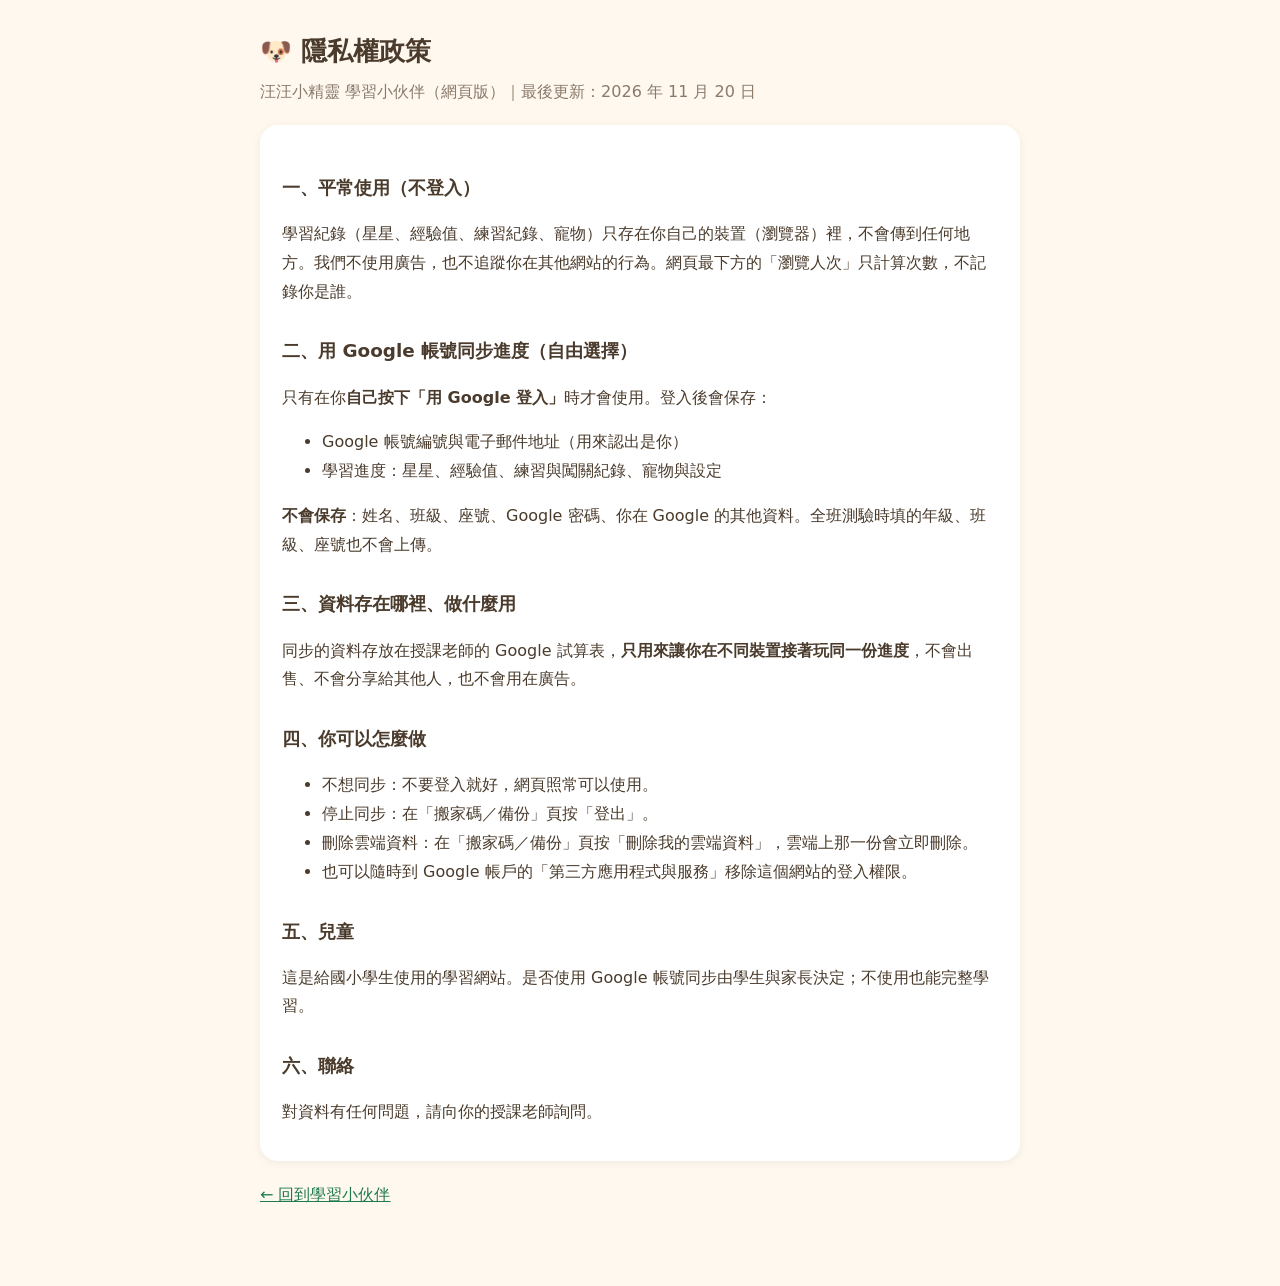
==== privacy.html @ 7610f0b9 "網頁版：新增隱私權政策頁（Google 登入正式發布需要） Co-Authored-By: Claude Opus 5.5 <noreply@anthropic.com> Claude-Session" ====
<!DOCTYPE html>
<html lang="zh-Hant-TW">
<head>
  <meta charset="utf-8">
  <meta name="viewport" content="width=device-width, initial-scale=1">
  <title>隱私權政策｜汪汪小精靈 學習小伙伴</title>
  <style>
    body { font-family: "Noto Sans TC", "Microsoft JhengHei", system-ui, sans-serif; background: #fff8ef; color: #4a3b2c; margin: 0; line-height: 1.8; }
    main { max-width: 760px; margin: 0 auto; padding: 28px 20px 60px; }
    h1 { font-size: 1.6rem; margin: 0 0 4px; }
    h2 { font-size: 1.15rem; margin: 28px 0 6px; }
    .date { color: #8a7a6a; margin-bottom: 18px; }
    .box { background: #fff; border-radius: 18px; padding: 18px 22px; box-shadow: 0 2px 10px rgba(0,0,0,.06); }
    a { color: #1f7a4c; }
  </style>
</head>
<body>
<main>
  <h1>🐶 隱私權政策</h1>
  <div class="date">汪汪小精靈 學習小伙伴（網頁版）｜最後更新：2026 年 11 月 20 日</div>
  <div class="box">
    <h2>一、平常使用（不登入）</h2>
    <p>學習紀錄（星星、經驗值、練習紀錄、寵物）只存在你自己的裝置（瀏覽器）裡，不會傳到任何地方。我們不使用廣告，也不追蹤你在其他網站的行為。網頁最下方的「瀏覽人次」只計算次數，不記錄你是誰。</p>

    <h2>二、用 Google 帳號同步進度（自由選擇）</h2>
    <p>只有在你<b>自己按下「用 Google 登入」</b>時才會使用。登入後會保存：</p>
    <ul>
      <li>Google 帳號編號與電子郵件地址（用來認出是你）</li>
      <li>學習進度：星星、經驗值、練習與闖關紀錄、寵物與設定</li>
    </ul>
    <p><b>不會保存</b>：姓名、班級、座號、Google 密碼、你在 Google 的其他資料。全班測驗時填的年級、班級、座號也不會上傳。</p>

    <h2>三、資料存在哪裡、做什麼用</h2>
    <p>同步的資料存放在授課老師的 Google 試算表，<b>只用來讓你在不同裝置接著玩同一份進度</b>，不會出售、不會分享給其他人，也不會用在廣告。</p>

    <h2>四、你可以怎麼做</h2>
    <ul>
      <li>不想同步：不要登入就好，網頁照常可以使用。</li>
      <li>停止同步：在「搬家碼／備份」頁按「登出」。</li>
      <li>刪除雲端資料：在「搬家碼／備份」頁按「刪除我的雲端資料」，雲端上那一份會立即刪除。</li>
      <li>也可以隨時到 Google 帳戶的「第三方應用程式與服務」移除這個網站的登入權限。</li>
    </ul>

    <h2>五、兒童</h2>
    <p>這是給國小學生使用的學習網站。是否使用 Google 帳號同步由學生與家長決定；不使用也能完整學習。</p>

    <h2>六、聯絡</h2>
    <p>對資料有任何問題，請向你的授課老師詢問。</p>
  </div>
  <p style="margin-top:20px;"><a href="./index.html">← 回到學習小伙伴</a></p>
</main>
</body>
</html>
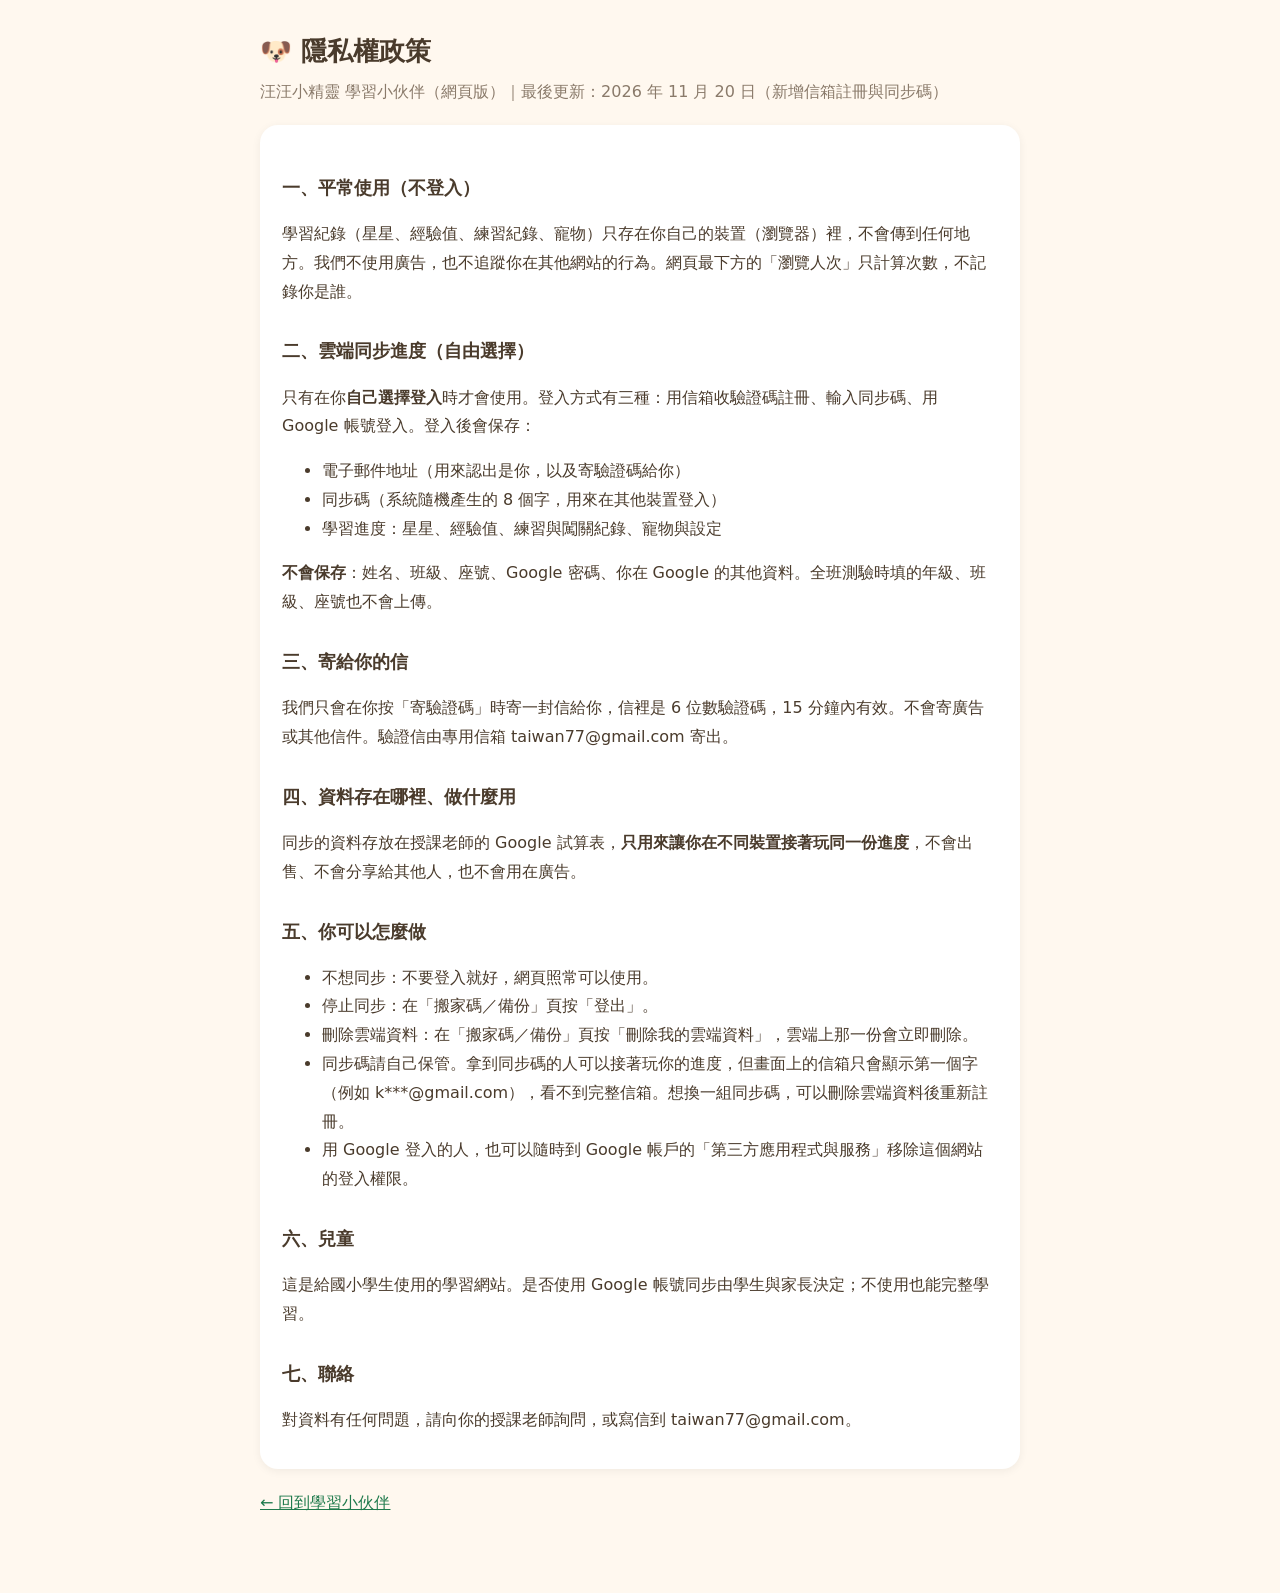
==== commit 8fa50b7a: "網頁版 v3.9.1：雲端同步改成信箱註冊＋同步碼（Google 登入保留）；等新部署前先關閉 Co-Authored-By: Claude Opus 5.5 <noreply@anthropic.c" ====
--- a/privacy.html
+++ b/privacy.html
@@ -17,35 +17,40 @@
 <body>
 <main>
   <h1>🐶 隱私權政策</h1>
-  <div class="date">汪汪小精靈 學習小伙伴（網頁版）｜最後更新：2026 年 11 月 20 日</div>
+  <div class="date">汪汪小精靈 學習小伙伴（網頁版）｜最後更新：2026 年 11 月 20 日（新增信箱註冊與同步碼）</div>
   <div class="box">
     <h2>一、平常使用（不登入）</h2>
     <p>學習紀錄（星星、經驗值、練習紀錄、寵物）只存在你自己的裝置（瀏覽器）裡，不會傳到任何地方。我們不使用廣告，也不追蹤你在其他網站的行為。網頁最下方的「瀏覽人次」只計算次數，不記錄你是誰。</p>
 
-    <h2>二、用 Google 帳號同步進度（自由選擇）</h2>
-    <p>只有在你<b>自己按下「用 Google 登入」</b>時才會使用。登入後會保存：</p>
+    <h2>二、雲端同步進度（自由選擇）</h2>
+    <p>只有在你<b>自己選擇登入</b>時才會使用。登入方式有三種：用信箱收驗證碼註冊、輸入同步碼、用 Google 帳號登入。登入後會保存：</p>
     <ul>
-      <li>Google 帳號編號與電子郵件地址（用來認出是你）</li>
+      <li>電子郵件地址（用來認出是你，以及寄驗證碼給你）</li>
+      <li>同步碼（系統隨機產生的 8 個字，用來在其他裝置登入）</li>
       <li>學習進度：星星、經驗值、練習與闖關紀錄、寵物與設定</li>
     </ul>
     <p><b>不會保存</b>：姓名、班級、座號、Google 密碼、你在 Google 的其他資料。全班測驗時填的年級、班級、座號也不會上傳。</p>
 
-    <h2>三、資料存在哪裡、做什麼用</h2>
+    <h2>三、寄給你的信</h2>
+    <p>我們只會在你按「寄驗證碼」時寄一封信給你，信裡是 6 位數驗證碼，15 分鐘內有效。不會寄廣告或其他信件。驗證信由專用信箱 taiwan77@gmail.com 寄出。</p>
+
+    <h2>四、資料存在哪裡、做什麼用</h2>
     <p>同步的資料存放在授課老師的 Google 試算表，<b>只用來讓你在不同裝置接著玩同一份進度</b>，不會出售、不會分享給其他人，也不會用在廣告。</p>
 
-    <h2>四、你可以怎麼做</h2>
+    <h2>五、你可以怎麼做</h2>
     <ul>
       <li>不想同步：不要登入就好，網頁照常可以使用。</li>
       <li>停止同步：在「搬家碼／備份」頁按「登出」。</li>
       <li>刪除雲端資料：在「搬家碼／備份」頁按「刪除我的雲端資料」，雲端上那一份會立即刪除。</li>
-      <li>也可以隨時到 Google 帳戶的「第三方應用程式與服務」移除這個網站的登入權限。</li>
+      <li>同步碼請自己保管。拿到同步碼的人可以接著玩你的進度，但畫面上的信箱只會顯示第一個字（例如 k***@gmail.com），看不到完整信箱。想換一組同步碼，可以刪除雲端資料後重新註冊。</li>
+      <li>用 Google 登入的人，也可以隨時到 Google 帳戶的「第三方應用程式與服務」移除這個網站的登入權限。</li>
     </ul>
 
-    <h2>五、兒童</h2>
+    <h2>六、兒童</h2>
     <p>這是給國小學生使用的學習網站。是否使用 Google 帳號同步由學生與家長決定；不使用也能完整學習。</p>
 
-    <h2>六、聯絡</h2>
-    <p>對資料有任何問題，請向你的授課老師詢問。</p>
+    <h2>七、聯絡</h2>
+    <p>對資料有任何問題，請向你的授課老師詢問，或寫信到 taiwan77@gmail.com。</p>
   </div>
   <p style="margin-top:20px;"><a href="./index.html">← 回到學習小伙伴</a></p>
 </main>
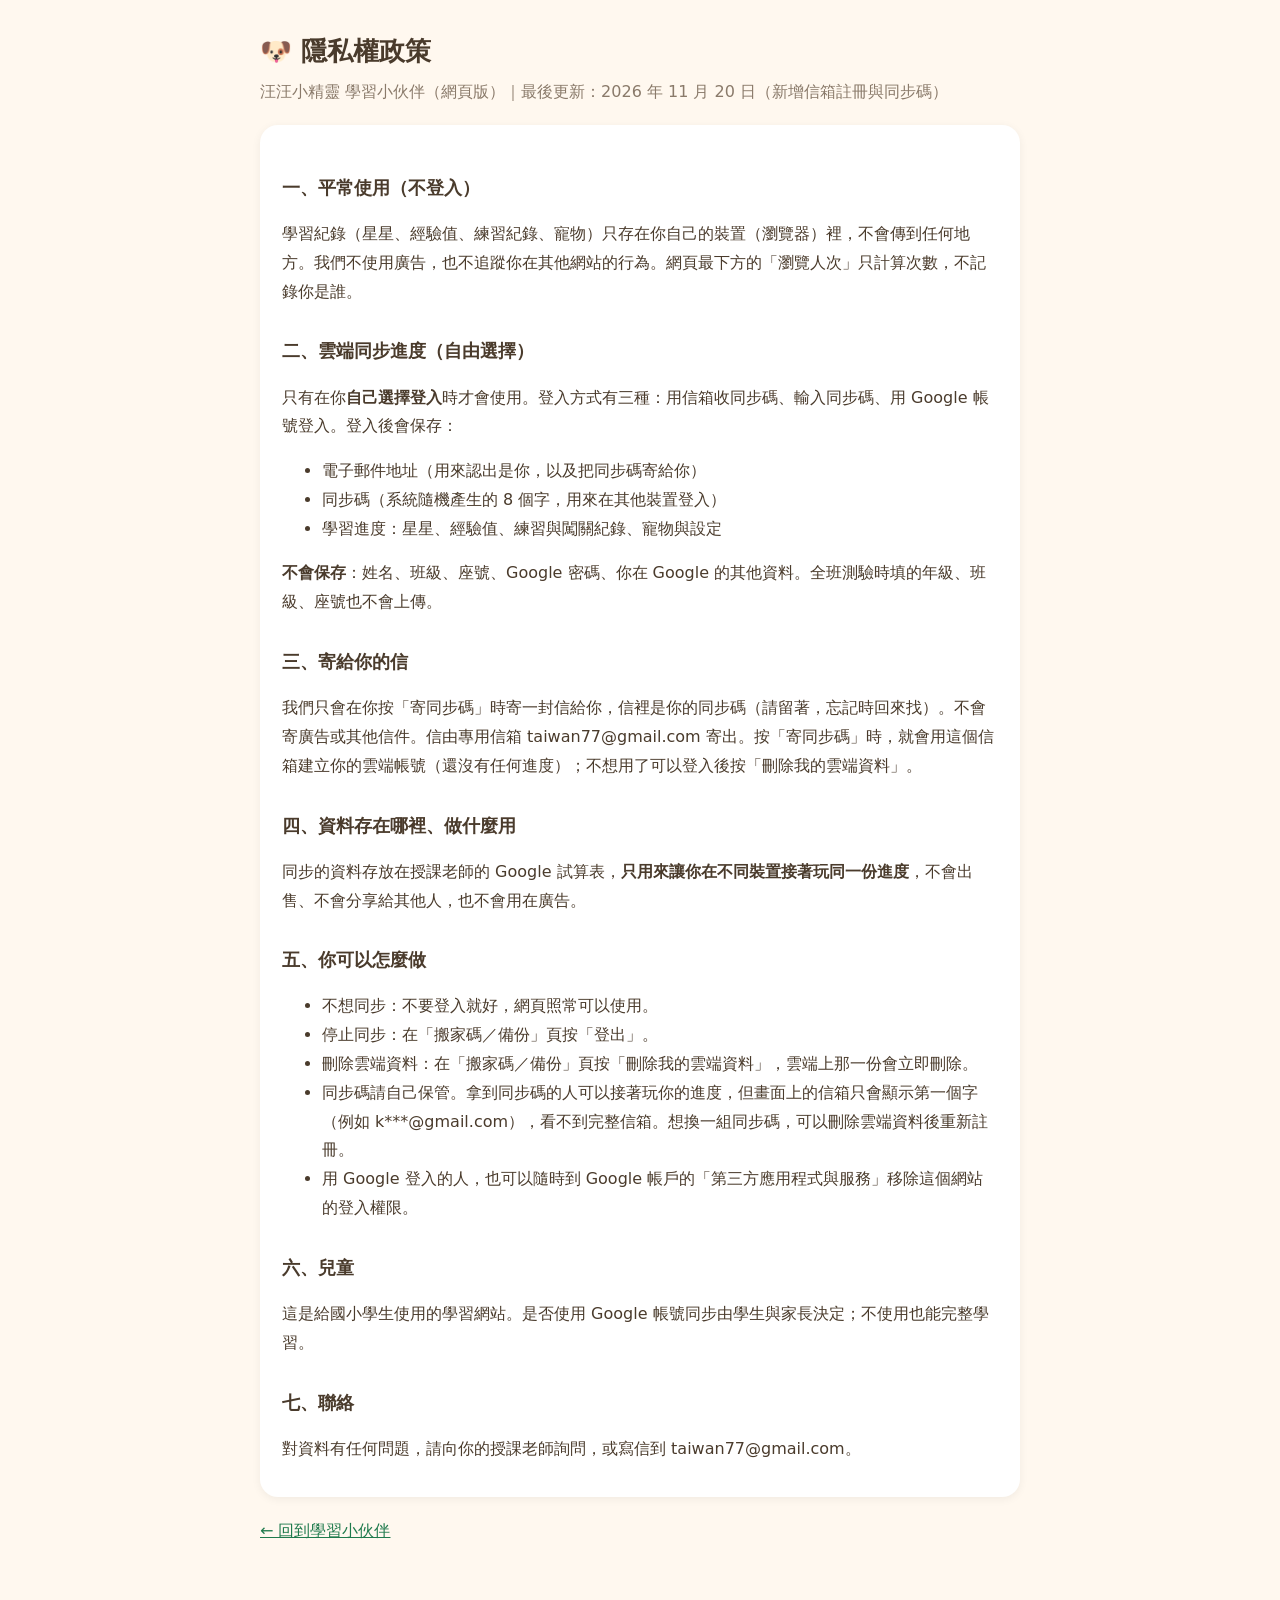
==== commit df91ab7f: "v3.10.1：雲端同步信裡直接寄同步碼（第一次申請、忘記重寄都同一組） Co-Authored-By: Claude Opus 5.5 <noreply@anthropic.com> Claude-" ====
--- a/privacy.html
+++ b/privacy.html
@@ -23,16 +23,16 @@
     <p>學習紀錄（星星、經驗值、練習紀錄、寵物）只存在你自己的裝置（瀏覽器）裡，不會傳到任何地方。我們不使用廣告，也不追蹤你在其他網站的行為。網頁最下方的「瀏覽人次」只計算次數，不記錄你是誰。</p>
 
     <h2>二、雲端同步進度（自由選擇）</h2>
-    <p>只有在你<b>自己選擇登入</b>時才會使用。登入方式有三種：用信箱收驗證碼註冊、輸入同步碼、用 Google 帳號登入。登入後會保存：</p>
+    <p>只有在你<b>自己選擇登入</b>時才會使用。登入方式有三種：用信箱收同步碼、輸入同步碼、用 Google 帳號登入。登入後會保存：</p>
     <ul>
-      <li>電子郵件地址（用來認出是你，以及寄驗證碼給你）</li>
+      <li>電子郵件地址（用來認出是你，以及把同步碼寄給你）</li>
       <li>同步碼（系統隨機產生的 8 個字，用來在其他裝置登入）</li>
       <li>學習進度：星星、經驗值、練習與闖關紀錄、寵物與設定</li>
     </ul>
     <p><b>不會保存</b>：姓名、班級、座號、Google 密碼、你在 Google 的其他資料。全班測驗時填的年級、班級、座號也不會上傳。</p>
 
     <h2>三、寄給你的信</h2>
-    <p>我們只會在你按「寄驗證碼」時寄一封信給你，信裡是 6 位數驗證碼，15 分鐘內有效。不會寄廣告或其他信件。驗證信由專用信箱 taiwan77@gmail.com 寄出。</p>
+    <p>我們只會在你按「寄同步碼」時寄一封信給你，信裡是你的同步碼（請留著，忘記時回來找）。不會寄廣告或其他信件。信由專用信箱 taiwan77@gmail.com 寄出。按「寄同步碼」時，就會用這個信箱建立你的雲端帳號（還沒有任何進度）；不想用了可以登入後按「刪除我的雲端資料」。</p>
 
     <h2>四、資料存在哪裡、做什麼用</h2>
     <p>同步的資料存放在授課老師的 Google 試算表，<b>只用來讓你在不同裝置接著玩同一份進度</b>，不會出售、不會分享給其他人，也不會用在廣告。</p>
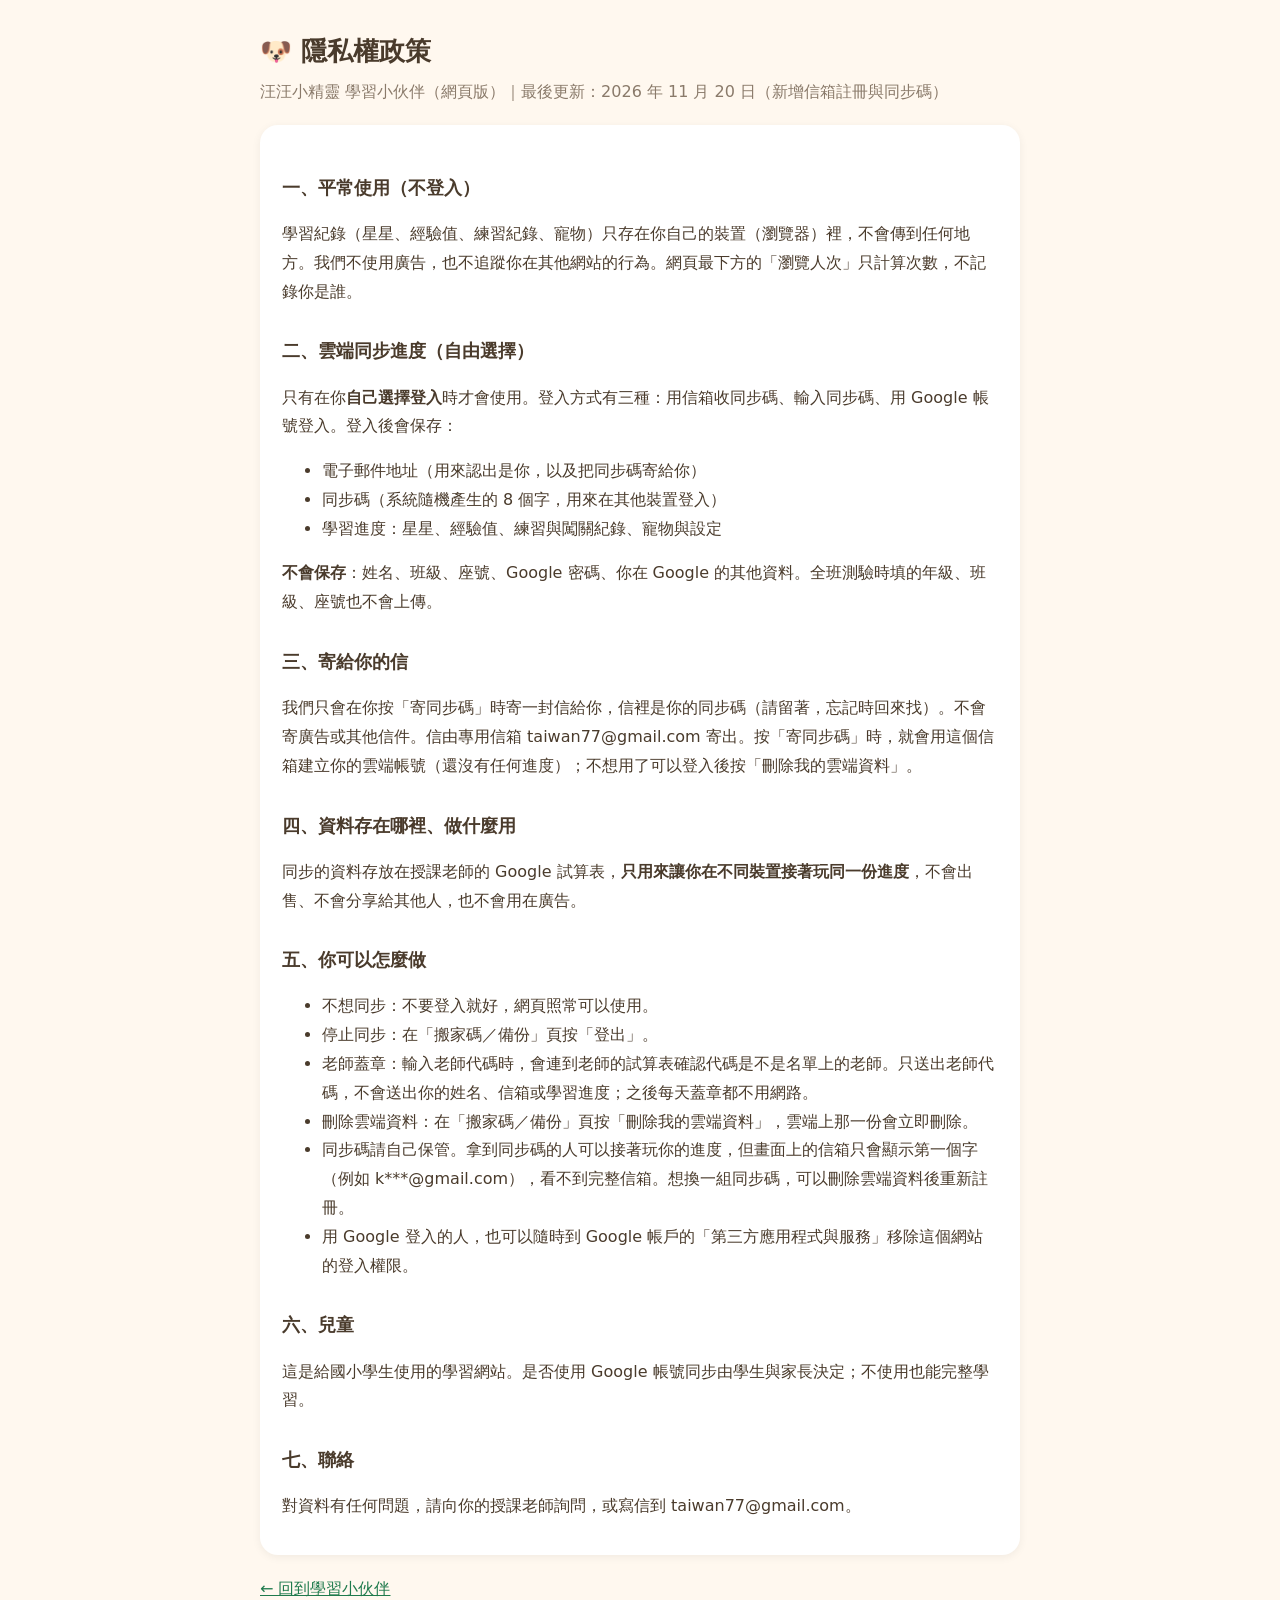
==== commit a41e8c03: "v3.11.0：老師蓋章（老師名單認證、+1～+10 星星、換老師代碼） Co-Authored-By: Claude Opus 5.5 <noreply@anthropic.com> Claude-" ====
--- a/privacy.html
+++ b/privacy.html
@@ -41,6 +41,7 @@
     <ul>
       <li>不想同步：不要登入就好，網頁照常可以使用。</li>
       <li>停止同步：在「搬家碼／備份」頁按「登出」。</li>
+      <li>老師蓋章：輸入老師代碼時，會連到老師的試算表確認代碼是不是名單上的老師。只送出老師代碼，不會送出你的姓名、信箱或學習進度；之後每天蓋章都不用網路。</li>
       <li>刪除雲端資料：在「搬家碼／備份」頁按「刪除我的雲端資料」，雲端上那一份會立即刪除。</li>
       <li>同步碼請自己保管。拿到同步碼的人可以接著玩你的進度，但畫面上的信箱只會顯示第一個字（例如 k***@gmail.com），看不到完整信箱。想換一組同步碼，可以刪除雲端資料後重新註冊。</li>
       <li>用 Google 登入的人，也可以隨時到 Google 帳戶的「第三方應用程式與服務」移除這個網站的登入權限。</li>
